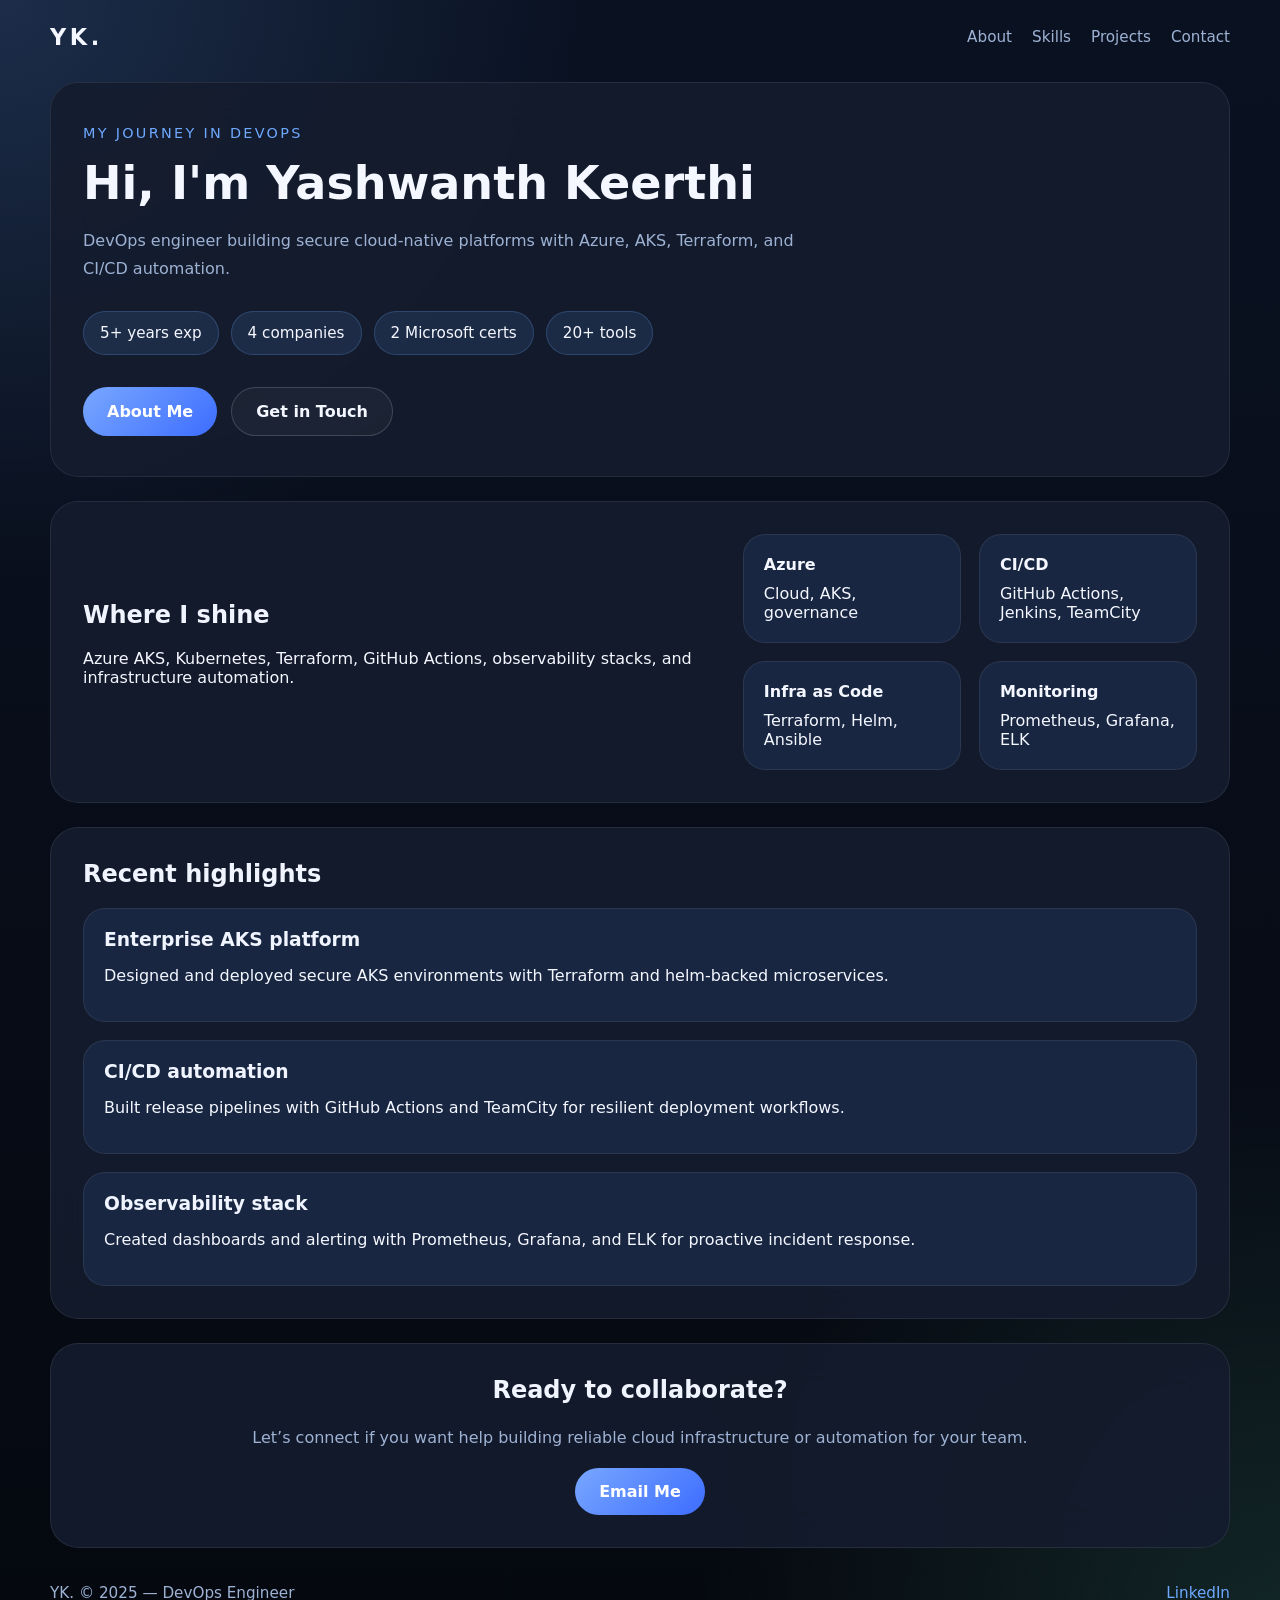
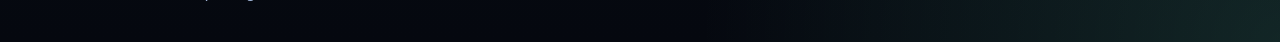
==== index.html @ 7a3dff39 "Initial commit" ====
<!DOCTYPE html>
<html lang="en">
<head>
  <meta charset="UTF-8" />
  <meta name="viewport" content="width=device-width, initial-scale=1.0" />
  <title>YK. — DevOps Portfolio</title>
  <link rel="stylesheet" href="styles.css" />
</head>
<body>
  <div class="page-shell">
    <header class="topbar">
      <a class="brand" href="index.html">YK.</a>
      <nav class="site-nav">
        <a href="about.html">About</a>
        <a href="#skills">Skills</a>
        <a href="#projects">Projects</a>
        <a href="#contact">Contact</a>
      </nav>
    </header>

    <main>
      <section class="hero panel">
        <span class="eyebrow">My Journey in DevOps</span>
        <h1>Hi, I'm Yashwanth Keerthi</h1>
        <p class="lead">
          DevOps engineer building secure cloud-native platforms with Azure, AKS,
          Terraform, and CI/CD automation.
        </p>
        <div class="hero-meta">
          <span>5+ years exp</span>
          <span>4 companies</span>
          <span>2 Microsoft certs</span>
          <span>20+ tools</span>
        </div>
        <div class="hero-actions">
          <a class="btn btn-primary" href="about.html">About Me</a>
          <a class="btn btn-secondary" href="#contact">Get in Touch</a>
        </div>
      </section>

      <section id="skills" class="panel split-panel">
        <div>
          <h2>Where I shine</h2>
          <p>Azure AKS, Kubernetes, Terraform, GitHub Actions, observability stacks, and infrastructure automation.</p>
        </div>
        <div class="stats-grid">
          <div class="stat-card">
            <strong>Azure</strong>
            <span>Cloud, AKS, governance</span>
          </div>
          <div class="stat-card">
            <strong>CI/CD</strong>
            <span>GitHub Actions, Jenkins, TeamCity</span>
          </div>
          <div class="stat-card">
            <strong>Infra as Code</strong>
            <span>Terraform, Helm, Ansible</span>
          </div>
          <div class="stat-card">
            <strong>Monitoring</strong>
            <span>Prometheus, Grafana, ELK</span>
          </div>
        </div>
      </section>

      <section id="projects" class="panel">
        <h2>Recent highlights</h2>
        <div class="card-list">
          <article class="card">
            <h3>Enterprise AKS platform</h3>
            <p>Designed and deployed secure AKS environments with Terraform and helm-backed microservices.</p>
          </article>
          <article class="card">
            <h3>CI/CD automation</h3>
            <p>Built release pipelines with GitHub Actions and TeamCity for resilient deployment workflows.</p>
          </article>
          <article class="card">
            <h3>Observability stack</h3>
            <p>Created dashboards and alerting with Prometheus, Grafana, and ELK for proactive incident response.</p>
          </article>
        </div>
      </section>

      <section id="contact" class="panel contact-panel">
        <h2>Ready to collaborate?</h2>
        <p>Let’s connect if you want help building reliable cloud infrastructure or automation for your team.</p>
        <a class="btn btn-primary" href="mailto:iamkeerthiyashwanth@gmail.com">Email Me</a>
      </section>
    </main>

    <footer class="footer">
      <span>YK. © 2025 — DevOps Engineer</span>
      <a href="https://www.linkedin.com/in/yashwanthkeerthi" target="_blank" rel="noreferrer">LinkedIn</a>
    </footer>
  </div>
</body>
</html>
---- styles.css ----
:root {
  color-scheme: dark;
  --bg: #060b17;
  --surface: rgba(20, 28, 46, 0.9);
  --surface-strong: rgba(26, 39, 67, 0.95);
  --text: #f4f7ff;
  --muted: #9eb2d4;
  --accent: #6ea8ff;
  --accent-soft: rgba(110, 168, 255, 0.18);
  --border: rgba(255, 255, 255, 0.08);
}

* {
  box-sizing: border-box;
}

body {
  margin: 0;
  min-height: 100vh;
  font-family: Inter, system-ui, -apple-system, BlinkMacSystemFont, "Segoe UI", sans-serif;
  background: radial-gradient(circle at top left, rgba(110, 168, 255, 0.18), transparent 28%),
    radial-gradient(circle at bottom right, rgba(115, 255, 204, 0.12), transparent 28%),
    linear-gradient(180deg, #0a1222 0%, #05080f 100%);
  color: var(--text);
}

.page-shell {
  width: min(1180px, calc(100% - 32px));
  margin: 0 auto;
  padding: 24px 0 40px;
}

.topbar {
  display: flex;
  align-items: center;
  justify-content: space-between;
  gap: 24px;
  margin-bottom: 32px;
}

.brand {
  font-size: 1.4rem;
  font-weight: 700;
  letter-spacing: 0.16em;
  text-decoration: none;
  color: var(--text);
}

.site-nav {
  display: flex;
  gap: 20px;
  flex-wrap: wrap;
}

.site-nav a {
  color: var(--muted);
  text-decoration: none;
  font-size: 0.95rem;
}

.panel {
  background: var(--surface);
  border: 1px solid var(--border);
  border-radius: 28px;
  backdrop-filter: blur(20px);
  padding: 32px;
  margin-bottom: 24px;
}

.hero {
  padding: 40px 32px;
}

.eyebrow {
  display: inline-flex;
  align-items: center;
  gap: 8px;
  font-size: 0.9rem;
  text-transform: uppercase;
  letter-spacing: 0.16em;
  color: var(--accent);
  margin-bottom: 18px;
}

h1 {
  margin: 0;
  font-size: clamp(2.4rem, 3.6vw, 4rem);
  line-height: 1.05;
}

h2,
h3 {
  margin-top: 0;
  color: #eff4ff;
}

.lead {
  margin: 20px 0 0;
  max-width: 720px;
  line-height: 1.75;
  color: var(--muted);
}

.hero-meta {
  display: flex;
  flex-wrap: wrap;
  gap: 12px;
  margin: 28px 0 0;
  color: var(--text);
  font-weight: 500;
}

.hero-meta span {
  background: rgba(110, 168, 255, 0.12);
  border: 1px solid rgba(110, 168, 255, 0.22);
  padding: 12px 16px;
  border-radius: 999px;
  font-size: 0.95rem;
}

.hero-actions {
  display: flex;
  flex-wrap: wrap;
  gap: 14px;
  margin-top: 32px;
}

.btn {
  display: inline-flex;
  align-items: center;
  justify-content: center;
  padding: 14px 24px;
  border-radius: 999px;
  text-decoration: none;
  font-weight: 600;
  transition: transform 0.2s ease, background-color 0.2s ease;
}

.btn:hover {
  transform: translateY(-1px);
}

.btn-primary {
  background: linear-gradient(135deg, #78a7ff, #3d6dff);
  color: #fff;
}

.btn-secondary {
  border: 1px solid rgba(255, 255, 255, 0.16);
  color: var(--text);
  background: rgba(255, 255, 255, 0.04);
}

.split-panel {
  display: grid;
  grid-template-columns: 1.4fr 1fr;
  gap: 24px;
  align-items: center;
}

.stats-grid {
  display: grid;
  grid-template-columns: repeat(2, minmax(0, 1fr));
  gap: 18px;
}

.stat-card,
.card,
.edu-card,
.timeline-item,
.summary-card {
  background: var(--surface-strong);
  border: 1px solid rgba(255, 255, 255, 0.08);
  border-radius: 22px;
  padding: 20px;
}

.stat-card strong,
.edu-card strong,
.summary-card strong {
  display: block;
  margin-bottom: 10px;
  font-size: 1rem;
}

.card-list {
  display: grid;
  gap: 18px;
}

.card h3,
.timeline-item h3 {
  margin-bottom: 10px;
}

.timeline {
  display: grid;
  gap: 18px;
}

.timeline-item span {
  display: block;
  color: var(--accent);
  margin-bottom: 12px;
}

.timeline-item ul {
  margin: 0;
  padding-left: 18px;
  color: var(--muted);
}

.profile-grid {
  display: grid;
  gap: 24px;
  grid-template-columns: 1.7fr 1fr;
}

.about-panel p,
.education-panel p,
.contact-panel p {
  color: var(--muted);
  line-height: 1.75;
}

.education-grid {
  display: grid;
  gap: 18px;
  grid-template-columns: repeat(auto-fit, minmax(220px, 1fr));
}

.contact-panel {
  text-align: center;
}

.footer {
  display: flex;
  justify-content: space-between;
  gap: 16px;
  padding-top: 12px;
  color: var(--muted);
  font-size: 0.95rem;
}

.footer a {
  color: var(--accent);
  text-decoration: none;
}

@media (max-width: 880px) {
  .split-panel,
  .profile-grid {
    grid-template-columns: 1fr;
  }

  .page-shell {
    width: min(100%, calc(100% - 24px));
  }
}

@media (max-width: 640px) {
  .topbar {
    flex-direction: column;
    align-items: flex-start;
  }

  .site-nav {
    gap: 12px;
  }

  .hero-actions {
    flex-direction: column;
    align-items: stretch;
  }
}
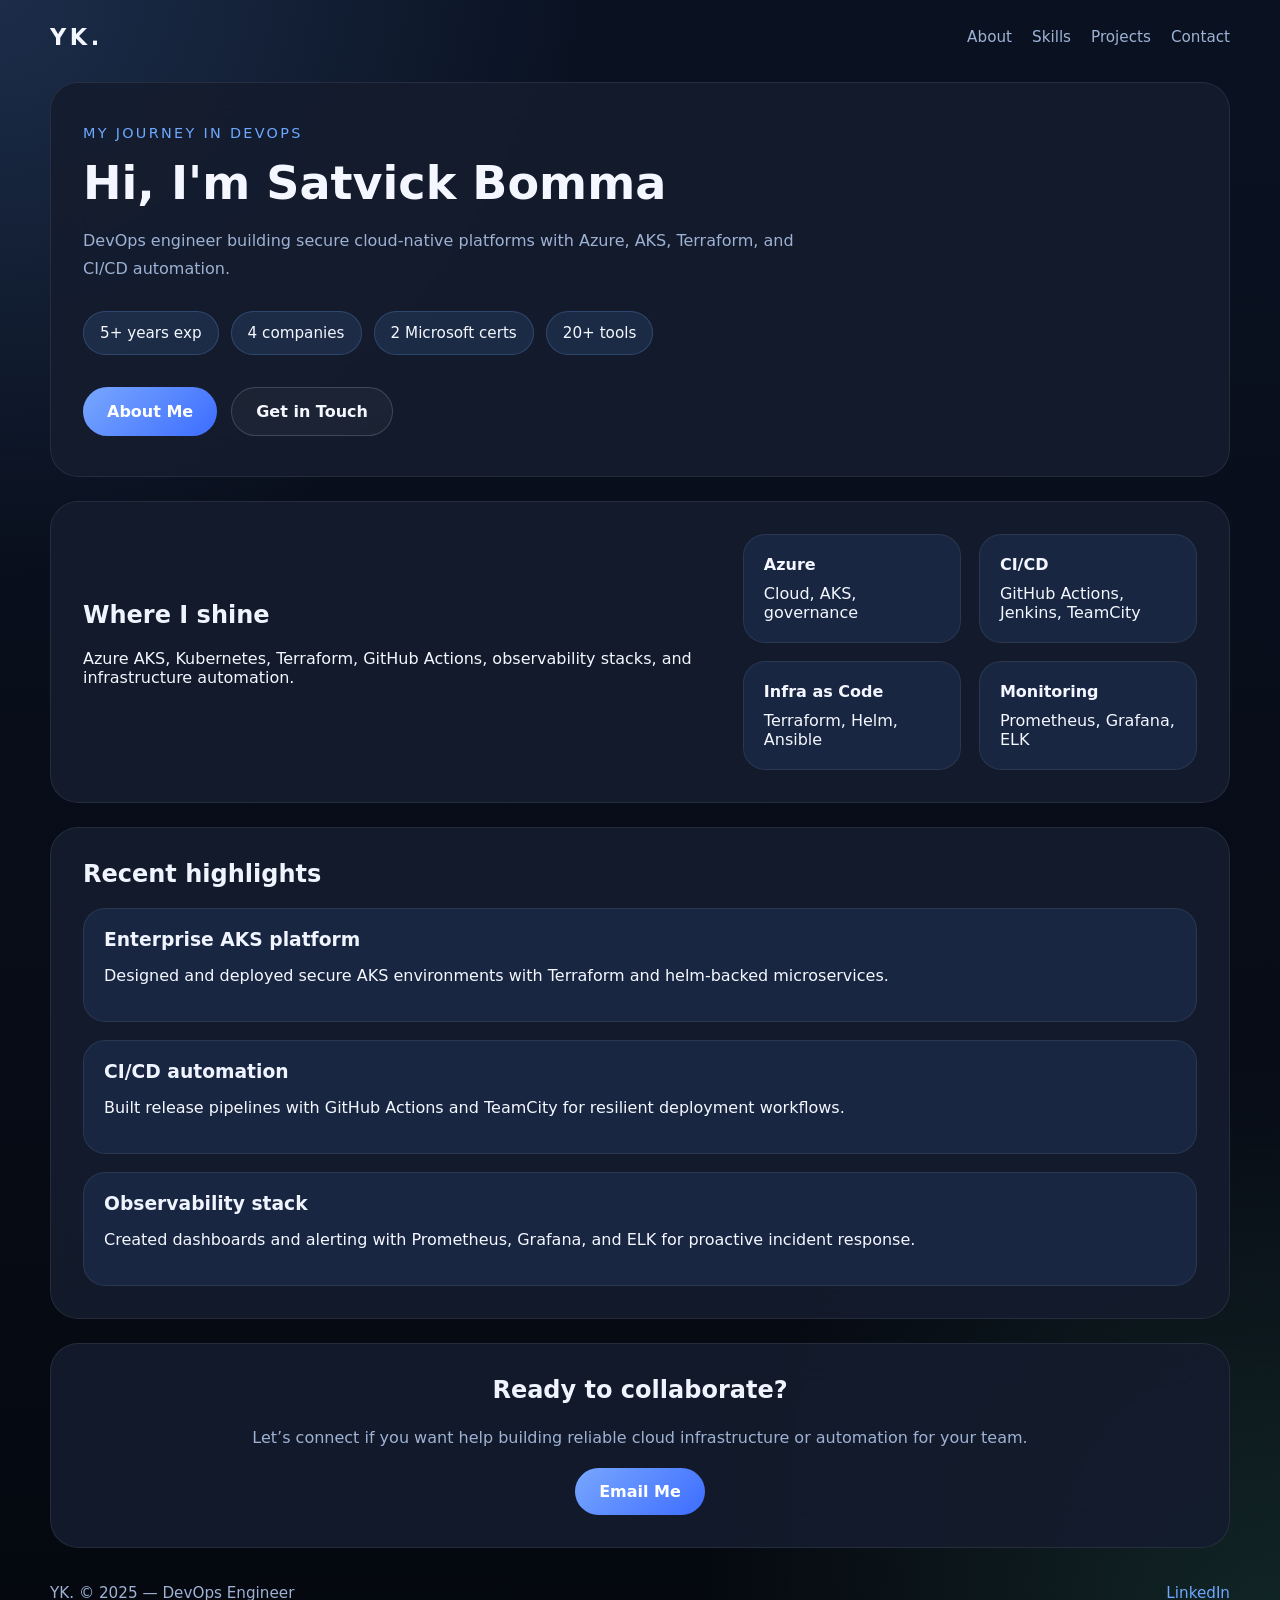
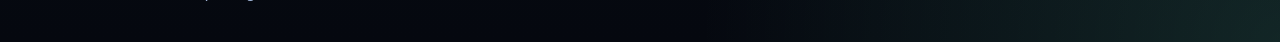
==== commit 45c5d196: "Update index.html" ====
--- a/index.html
+++ b/index.html
@@ -21,7 +21,7 @@
     <main>
       <section class="hero panel">
         <span class="eyebrow">My Journey in DevOps</span>
-        <h1>Hi, I'm Yashwanth Keerthi</h1>
+        <h1>Hi, I'm Satvick Bomma</h1>
         <p class="lead">
           DevOps engineer building secure cloud-native platforms with Azure, AKS,
           Terraform, and CI/CD automation.
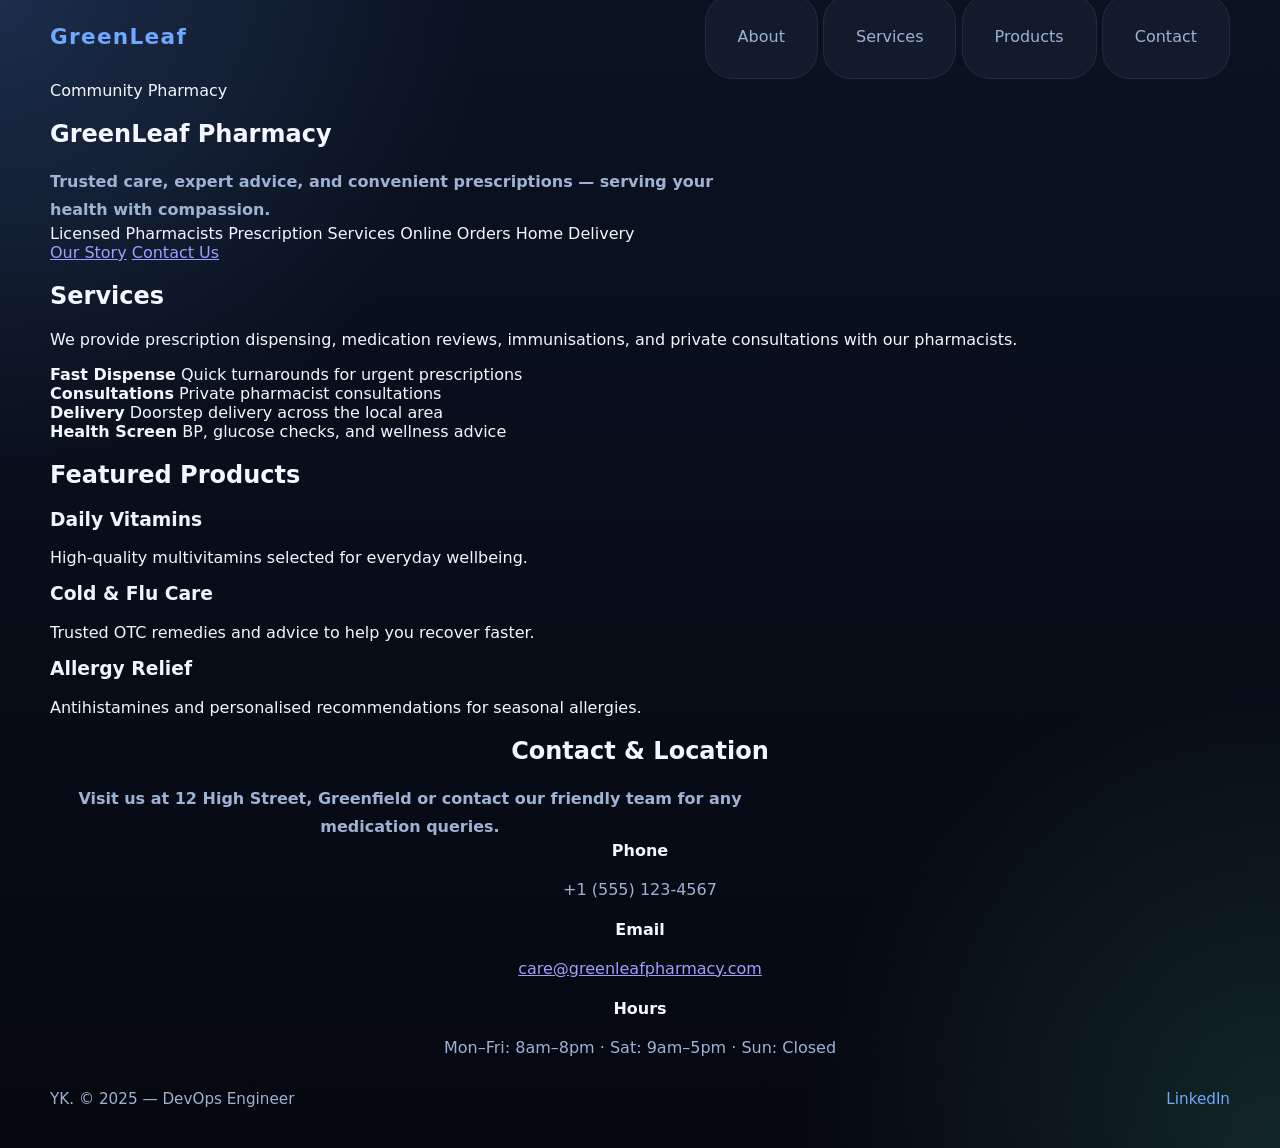
==== commit 91c255d8: "Replace site with GreenLeaf Pharmacy design" ====
--- a/index.html
+++ b/index.html
@@ -3,88 +3,99 @@
 <head>
   <meta charset="UTF-8" />
   <meta name="viewport" content="width=device-width, initial-scale=1.0" />
-  <title>YK. — DevOps Portfolio</title>
+  <title>GreenLeaf Pharmacy — Portfolio</title>
   <link rel="stylesheet" href="styles.css" />
 </head>
 <body>
   <div class="page-shell">
     <header class="topbar">
-      <a class="brand" href="index.html">YK.</a>
+      <a class="brand" href="index.html">GreenLeaf</a>
       <nav class="site-nav">
         <a href="about.html">About</a>
-        <a href="#skills">Skills</a>
-        <a href="#projects">Projects</a>
+        <a href="#services">Services</a>
+        <a href="#products">Products</a>
         <a href="#contact">Contact</a>
       </nav>
     </header>
 
     <main>
       <section class="hero panel">
-        <span class="eyebrow">My Journey in DevOps</span>
-        <h1>Hi, I'm Satvick Bomma</h1>
-        <p class="lead">
-          DevOps engineer building secure cloud-native platforms with Azure, AKS,
-          Terraform, and CI/CD automation.
-        </p>
+        <span class="eyebrow">Community Pharmacy</span>
+        <h1>GreenLeaf Pharmacy</h1>
+        <p class="lead">Trusted care, expert advice, and convenient prescriptions — serving your health with compassion.</p>
+
         <div class="hero-meta">
-          <span>5+ years exp</span>
-          <span>4 companies</span>
-          <span>2 Microsoft certs</span>
-          <span>20+ tools</span>
+          <span>Licensed Pharmacists</span>
+          <span>Prescription Services</span>
+          <span>Online Orders</span>
+          <span>Home Delivery</span>
         </div>
         <div class="hero-actions">
-          <a class="btn btn-primary" href="about.html">About Me</a>
-          <a class="btn btn-secondary" href="#contact">Get in Touch</a>
+          <a class="btn btn-primary" href="about.html">Our Story</a>
+          <a class="btn btn-secondary" href="#contact">Contact Us</a>
         </div>
       </section>
 
-      <section id="skills" class="panel split-panel">
+      <section id="services" class="panel split-panel">
         <div>
-          <h2>Where I shine</h2>
-          <p>Azure AKS, Kubernetes, Terraform, GitHub Actions, observability stacks, and infrastructure automation.</p>
+          <h2>Services</h2>
+          <p>We provide prescription dispensing, medication reviews, immunisations, and private consultations with our pharmacists.</p>
         </div>
         <div class="stats-grid">
           <div class="stat-card">
-            <strong>Azure</strong>
-            <span>Cloud, AKS, governance</span>
+            <strong>Fast Dispense</strong>
+            <span>Quick turnarounds for urgent prescriptions</span>
           </div>
           <div class="stat-card">
-            <strong>CI/CD</strong>
-            <span>GitHub Actions, Jenkins, TeamCity</span>
+            <strong>Consultations</strong>
+            <span>Private pharmacist consultations</span>
           </div>
           <div class="stat-card">
-            <strong>Infra as Code</strong>
-            <span>Terraform, Helm, Ansible</span>
+            <strong>Delivery</strong>
+            <span>Doorstep delivery across the local area</span>
           </div>
           <div class="stat-card">
-            <strong>Monitoring</strong>
-            <span>Prometheus, Grafana, ELK</span>
+            <strong>Health Screen</strong>
+            <span>BP, glucose checks, and wellness advice</span>
           </div>
         </div>
       </section>
 
-      <section id="projects" class="panel">
-        <h2>Recent highlights</h2>
+      <section id="products" class="panel">
+        <h2>Featured Products</h2>
         <div class="card-list">
           <article class="card">
-            <h3>Enterprise AKS platform</h3>
-            <p>Designed and deployed secure AKS environments with Terraform and helm-backed microservices.</p>
+            <h3>Daily Vitamins</h3>
+            <p>High-quality multivitamins selected for everyday wellbeing.</p>
           </article>
           <article class="card">
-            <h3>CI/CD automation</h3>
-            <p>Built release pipelines with GitHub Actions and TeamCity for resilient deployment workflows.</p>
+            <h3>Cold & Flu Care</h3>
+            <p>Trusted OTC remedies and advice to help you recover faster.</p>
           </article>
           <article class="card">
-            <h3>Observability stack</h3>
-            <p>Created dashboards and alerting with Prometheus, Grafana, and ELK for proactive incident response.</p>
+            <h3>Allergy Relief</h3>
+            <p>Antihistamines and personalised recommendations for seasonal allergies.</p>
           </article>
         </div>
       </section>
 
       <section id="contact" class="panel contact-panel">
-        <h2>Ready to collaborate?</h2>
-        <p>Let’s connect if you want help building reliable cloud infrastructure or automation for your team.</p>
-        <a class="btn btn-primary" href="mailto:iamkeerthiyashwanth@gmail.com">Email Me</a>
+        <h2>Contact & Location</h2>
+        <p class="lead">Visit us at 12 High Street, Greenfield or contact our friendly team for any medication queries.</p>
+        <div class="contact-grid">
+          <div class="summary-card">
+            <strong>Phone</strong>
+            <p>+1 (555) 123-4567</p>
+          </div>
+          <div class="summary-card">
+            <strong>Email</strong>
+            <p><a class="link" href="mailto:care@greenleafpharmacy.com">care@greenleafpharmacy.com</a></p>
+          </div>
+          <div class="summary-card">
+            <strong>Hours</strong>
+            <p>Mon–Fri: 8am–8pm · Sat: 9am–5pm · Sun: Closed</p>
+          </div>
+        </div>
       </section>
     </main>
 
--- a/styles.css
+++ b/styles.css
@@ -31,6 +31,17 @@
 }
 
 .topbar {
+    :root {
+      color-scheme: light;
+      --bg: #f6fbf6;
+      --surface: #ffffff;
+      --surface-strong: #f0f7f0;
+      --text: #0f1f13;
+      --muted: #4b6357;
+      --accent: #2e8b57;
+      --accent-soft: rgba(46, 139, 87, 0.12);
+      --border: rgba(14, 28, 18, 0.06);
+    }
   display: flex;
   align-items: center;
   justify-content: space-between;
@@ -40,25 +51,24 @@
 
 .brand {
   font-size: 1.4rem;
-  font-weight: 700;
-  letter-spacing: 0.16em;
+    body {
+      margin: 0;
+      min-height: 100vh;
+      font-family: Inter, system-ui, -apple-system, BlinkMacSystemFont, "Segoe UI", sans-serif;
+      background: linear-gradient(180deg, var(--bg), #ffffff);
+      color: var(--text);
+    }
+  flex-wrap: wrap;
+}
+
+.site-nav a {
+  color: var(--muted);
   text-decoration: none;
-  color: var(--text);
-}
-
-.site-nav {
-  display: flex;
-  gap: 20px;
-  flex-wrap: wrap;
-}
-
-.site-nav a {
-  color: var(--muted);
-  text-decoration: none;
-  font-size: 0.95rem;
-}
-
-.panel {
+    .page-shell {
+      width: min(1100px, calc(100% - 32px));
+      margin: 0 auto;
+      padding: 28px 20px 48px;
+    }
   background: var(--surface);
   border: 1px solid var(--border);
   border-radius: 28px;
@@ -66,13 +76,13 @@
   padding: 32px;
   margin-bottom: 24px;
 }
-
-.hero {
-  padding: 40px 32px;
-}
-
-.eyebrow {
-  display: inline-flex;
+    .brand {
+      font-size: 1.35rem;
+      font-weight: 700;
+      letter-spacing: 0.06em;
+      text-decoration: none;
+      color: var(--accent);
+    }
   align-items: center;
   gap: 8px;
   font-size: 0.9rem;
@@ -81,14 +91,14 @@
   color: var(--accent);
   margin-bottom: 18px;
 }
-
-h1 {
-  margin: 0;
-  font-size: clamp(2.4rem, 3.6vw, 4rem);
-  line-height: 1.05;
-}
-
-h2,
+    .panel {
+      background: var(--surface);
+      border: 1px solid var(--border);
+      border-radius: 14px;
+      box-shadow: 0 6px 18px rgba(14, 28, 18, 0.04);
+      padding: 28px;
+      margin-bottom: 20px;
+    }
 h3 {
   margin-top: 0;
   color: #eff4ff;
@@ -99,38 +109,38 @@
   max-width: 720px;
   line-height: 1.75;
   color: var(--muted);
-}
-
-.hero-meta {
-  display: flex;
-  flex-wrap: wrap;
-  gap: 12px;
-  margin: 28px 0 0;
-  color: var(--text);
-  font-weight: 500;
-}
+    .eyebrow {
+      display: inline-flex;
+      align-items: center;
+      gap: 8px;
+      font-size: 0.85rem;
+      text-transform: uppercase;
+      letter-spacing: 0.12em;
+      color: var(--accent);
+      margin-bottom: 14px;
+    }
 
 .hero-meta span {
   background: rgba(110, 168, 255, 0.12);
   border: 1px solid rgba(110, 168, 255, 0.22);
   padding: 12px 16px;
-  border-radius: 999px;
-  font-size: 0.95rem;
-}
-
-.hero-actions {
+    h1 {
+      margin: 0;
+      font-size: clamp(1.8rem, 3.4vw, 2.6rem);
+      line-height: 1.05;
+    }
   display: flex;
   flex-wrap: wrap;
   gap: 14px;
   margin-top: 32px;
 }
 
-.btn {
-  display: inline-flex;
-  align-items: center;
-  justify-content: center;
-  padding: 14px 24px;
-  border-radius: 999px;
+    .lead {
+      margin: 14px 0 0;
+      max-width: 720px;
+      line-height: 1.6;
+      color: var(--muted);
+    }
   text-decoration: none;
   font-weight: 600;
   transition: transform 0.2s ease, background-color 0.2s ease;
@@ -138,26 +148,26 @@
 
 .btn:hover {
   transform: translateY(-1px);
-}
-
-.btn-primary {
-  background: linear-gradient(135deg, #78a7ff, #3d6dff);
-  color: #fff;
-}
-
+    .hero-meta span {
+      background: var(--surface-strong);
+      border: 1px solid rgba(14, 28, 18, 0.04);
+      padding: 10px 14px;
+      border-radius: 999px;
+      font-size: 0.95rem;
+    }
 .btn-secondary {
   border: 1px solid rgba(255, 255, 255, 0.16);
   color: var(--text);
   background: rgba(255, 255, 255, 0.04);
-}
-
-.split-panel {
-  display: grid;
-  grid-template-columns: 1.4fr 1fr;
-  gap: 24px;
-  align-items: center;
-}
-
+    .btn-primary {
+      background: linear-gradient(135deg, var(--accent), #1f6f43);
+      color: #fff;
+    }
+    .btn-secondary {
+      border: 1px solid rgba(14, 28, 18, 0.06);
+      color: var(--accent);
+      background: transparent;
+    }
 .stats-grid {
   display: grid;
   grid-template-columns: repeat(2, minmax(0, 1fr));
@@ -168,22 +178,29 @@
 .card,
 .edu-card,
 .timeline-item,
-.summary-card {
-  background: var(--surface-strong);
-  border: 1px solid rgba(255, 255, 255, 0.08);
-  border-radius: 22px;
-  padding: 20px;
-}
-
-.stat-card strong,
-.edu-card strong,
-.summary-card strong {
+    .stat-card,
+    .card,
+    .edu-card,
+    .timeline-item,
+    .summary-card {
+      background: var(--surface-strong);
+      border: 1px solid rgba(14, 28, 18, 0.04);
+      border-radius: 12px;
+      padding: 18px;
+    }
   display: block;
   margin-bottom: 10px;
   font-size: 1rem;
-}
-
-.card-list {
+    .contact-panel {
+      text-align: left;
+    }
+
+    .contact-grid {
+      display: grid;
+      grid-template-columns: repeat(auto-fit, minmax(200px, 1fr));
+      gap: 12px;
+      margin-top: 16px;
+    }
   display: grid;
   gap: 18px;
 }
@@ -198,6 +215,20 @@
   gap: 18px;
 }
 
+      .topbar {
+        flex-direction: column;
+        align-items: flex-start;
+      }
+
+      .site-nav {
+        gap: 12px;
+      }
+
+      .hero-actions {
+        flex-direction: column;
+        align-items: stretch;
+      }
+    }
 .timeline-item span {
   display: block;
   color: var(--accent);
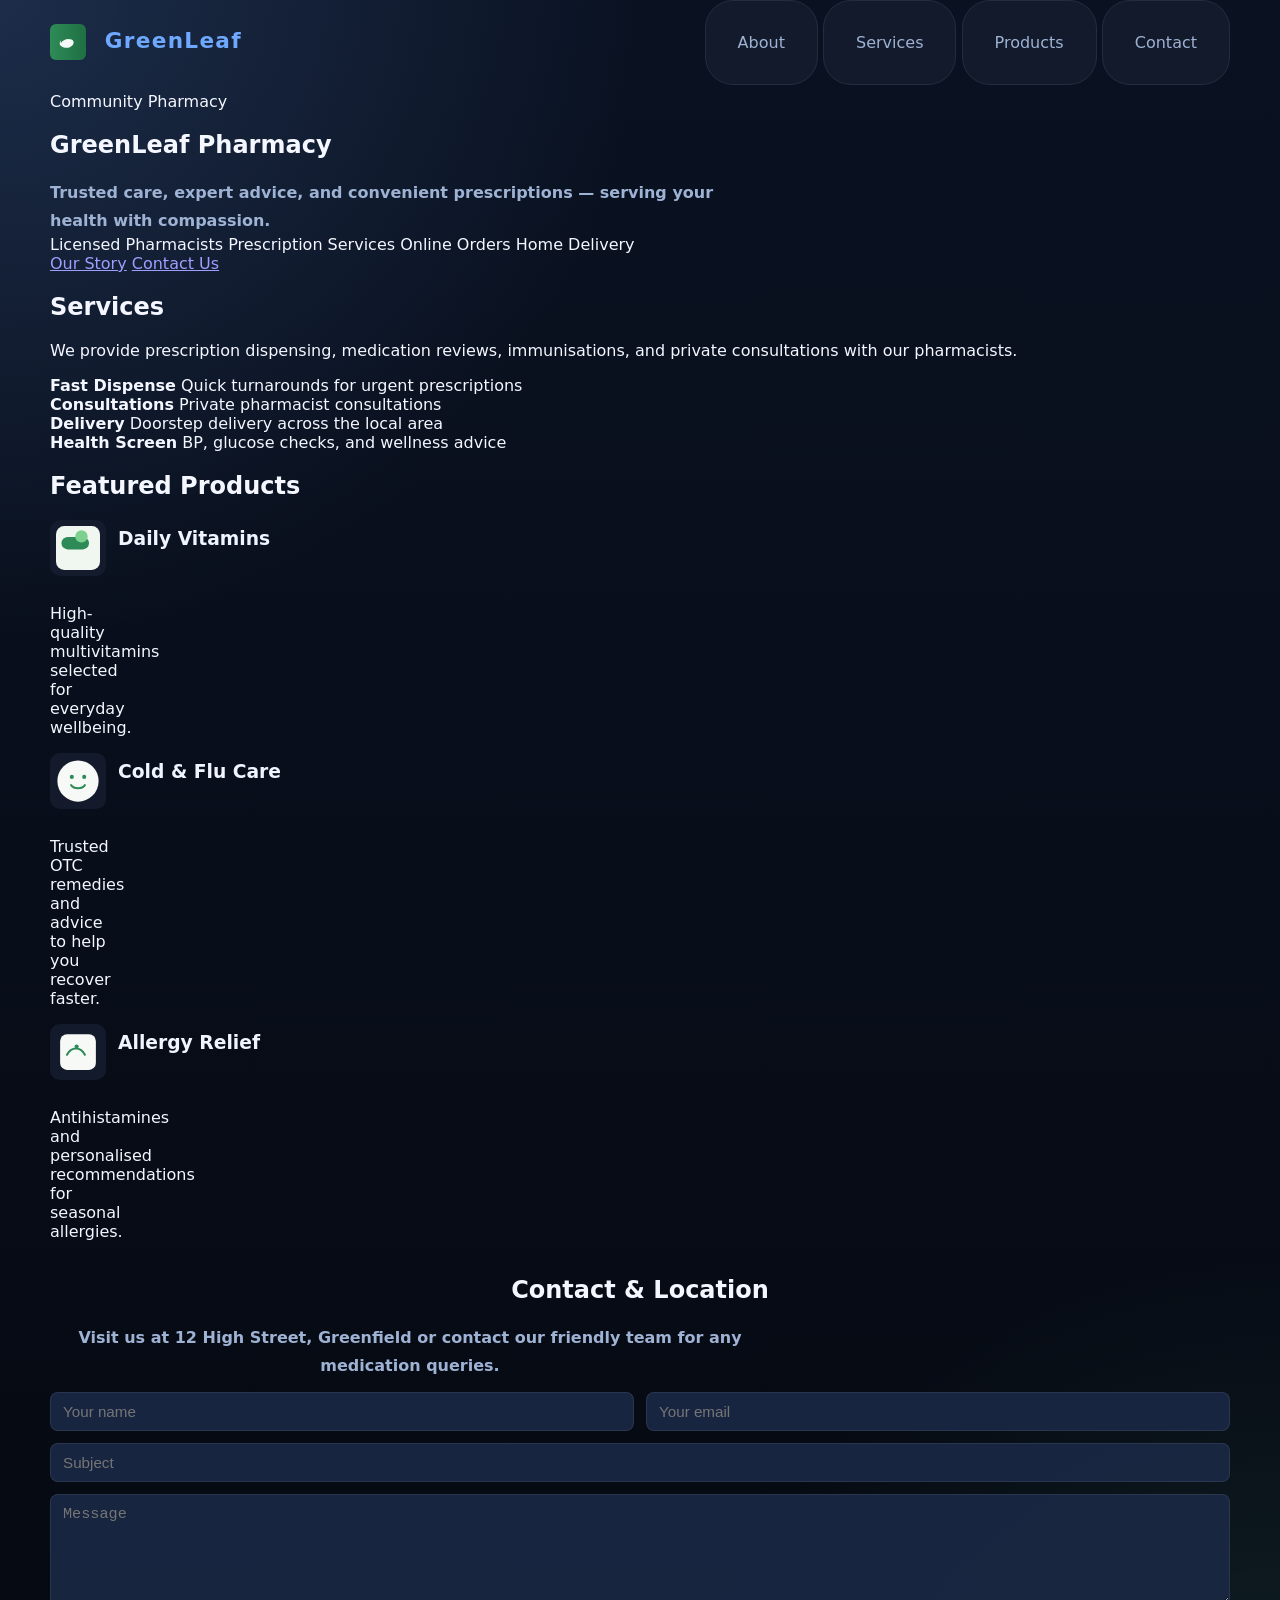
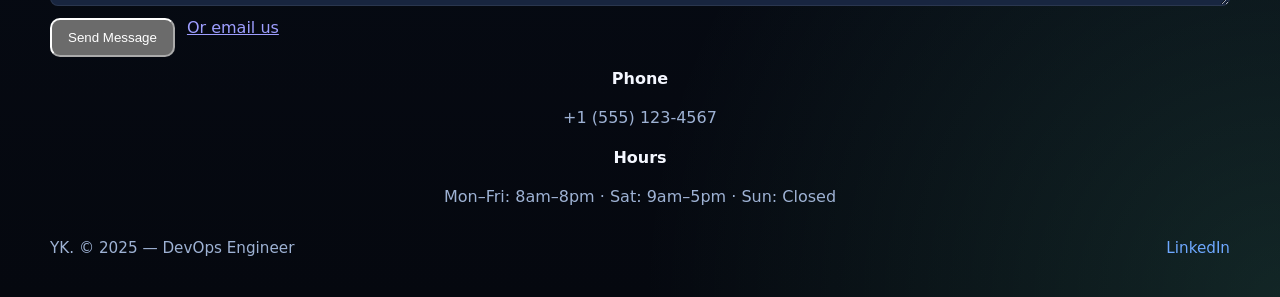
==== commit b508693b: "Add icons and contact form; style updates" ====
--- a/index.html
+++ b/index.html
@@ -8,15 +8,18 @@
 </head>
 <body>
   <div class="page-shell">
-    <header class="topbar">
-      <a class="brand" href="index.html">GreenLeaf</a>
-      <nav class="site-nav">
-        <a href="about.html">About</a>
-        <a href="#services">Services</a>
-        <a href="#products">Products</a>
-        <a href="#contact">Contact</a>
-      </nav>
-    </header>
+      <header class="topbar">
+        <a class="brand" href="index.html">
+          <img src="assets/logo.svg" alt="GreenLeaf" class="logo" />
+          GreenLeaf
+        </a>
+        <nav class="site-nav">
+          <a href="about.html">About</a>
+          <a href="#services">Services</a>
+          <a href="#products">Products</a>
+          <a href="#contact">Contact</a>
+        </nav>
+      </header>
 
     <main>
       <section class="hero panel">
@@ -65,14 +68,17 @@
         <h2>Featured Products</h2>
         <div class="card-list">
           <article class="card">
+            <img src="assets/pill.svg" class="icon" alt="vitamins" />
             <h3>Daily Vitamins</h3>
             <p>High-quality multivitamins selected for everyday wellbeing.</p>
           </article>
           <article class="card">
+            <img src="assets/cold.svg" class="icon" alt="cold" />
             <h3>Cold & Flu Care</h3>
             <p>Trusted OTC remedies and advice to help you recover faster.</p>
           </article>
           <article class="card">
+            <img src="assets/allergy.svg" class="icon" alt="allergy" />
             <h3>Allergy Relief</h3>
             <p>Antihistamines and personalised recommendations for seasonal allergies.</p>
           </article>
@@ -82,14 +88,26 @@
       <section id="contact" class="panel contact-panel">
         <h2>Contact & Location</h2>
         <p class="lead">Visit us at 12 High Street, Greenfield or contact our friendly team for any medication queries.</p>
+        <form class="contact-form" action="mailto:care@greenleafpharmacy.com" method="post" enctype="text/plain">
+          <div class="form-row">
+            <input type="text" name="name" placeholder="Your name" required />
+            <input type="email" name="email" placeholder="Your email" required />
+          </div>
+          <div class="form-row">
+            <input type="text" name="subject" placeholder="Subject" />
+          </div>
+          <div class="form-row">
+            <textarea name="message" rows="5" placeholder="Message"></textarea>
+          </div>
+          <div class="form-row">
+            <button type="submit" class="btn btn-primary">Send Message</button>
+            <a class="btn btn-secondary" href="mailto:care@greenleafpharmacy.com">Or email us</a>
+          </div>
+        </form>
         <div class="contact-grid">
           <div class="summary-card">
             <strong>Phone</strong>
             <p>+1 (555) 123-4567</p>
-          </div>
-          <div class="summary-card">
-            <strong>Email</strong>
-            <p><a class="link" href="mailto:care@greenleafpharmacy.com">care@greenleafpharmacy.com</a></p>
           </div>
           <div class="summary-card">
             <strong>Hours</strong>
--- a/styles.css
+++ b/styles.css
@@ -304,3 +304,55 @@
     align-items: stretch;
   }
 }
+
+/* Added styles for logo, icons and contact form */
+.logo {
+  width: 36px;
+  height: 36px;
+  vertical-align: middle;
+  margin-right: 10px;
+}
+
+.card {
+  display: grid;
+  grid-template-columns: 56px 1fr;
+  gap: 12px;
+  align-items: center;
+}
+
+.icon {
+  width: 56px;
+  height: 56px;
+  border-radius: 10px;
+  background: var(--surface);
+  padding: 6px;
+}
+
+.contact-form {
+  margin-top: 12px;
+}
+
+.contact-form .form-row {
+  display: flex;
+  gap: 12px;
+  margin-bottom: 12px;
+}
+
+.contact-form input[type="text"],
+.contact-form input[type="email"],
+.contact-form textarea {
+  flex: 1;
+  padding: 10px 12px;
+  border: 1px solid var(--border);
+  border-radius: 8px;
+  font-size: 0.95rem;
+  color: var(--text);
+  background: var(--surface-strong);
+}
+
+.contact-form button.btn {
+  padding: 10px 16px;
+  border-radius: 10px;
+}
+
+.link { color: var(--accent); text-decoration: none; }
